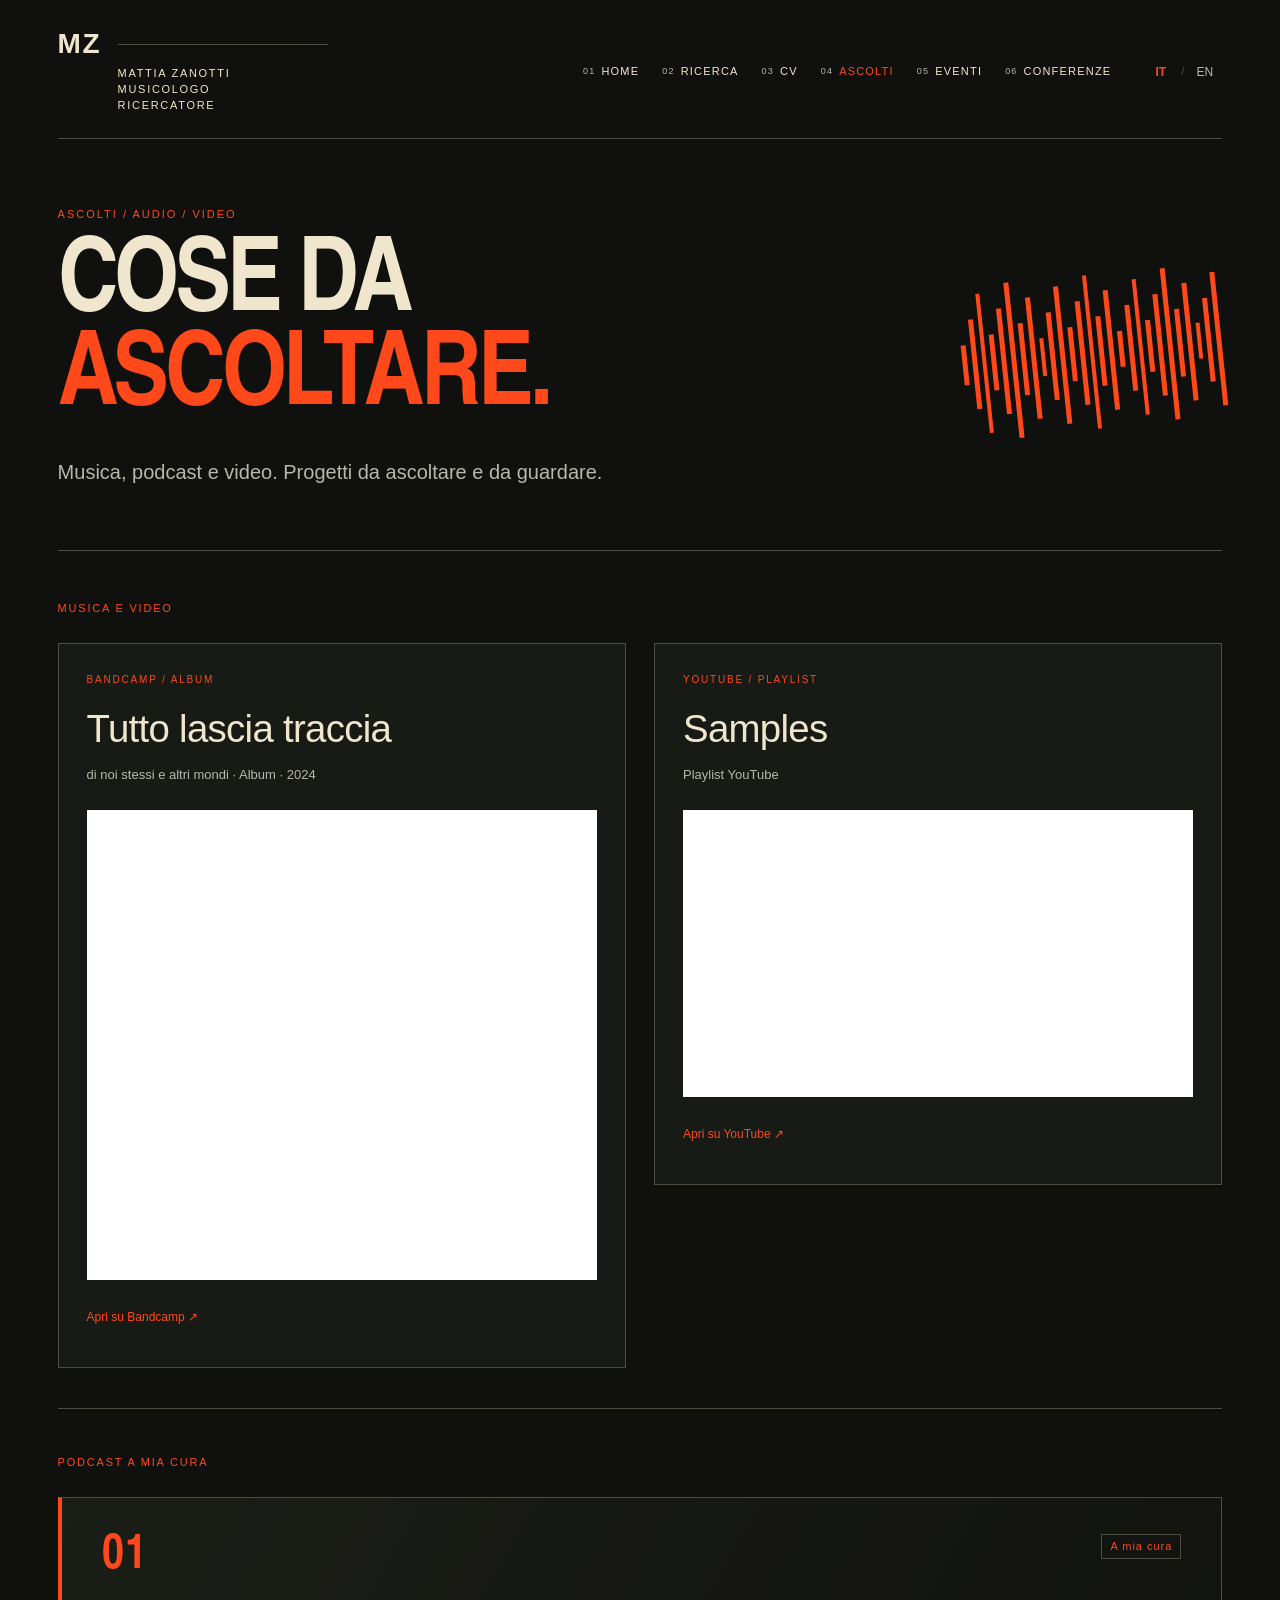
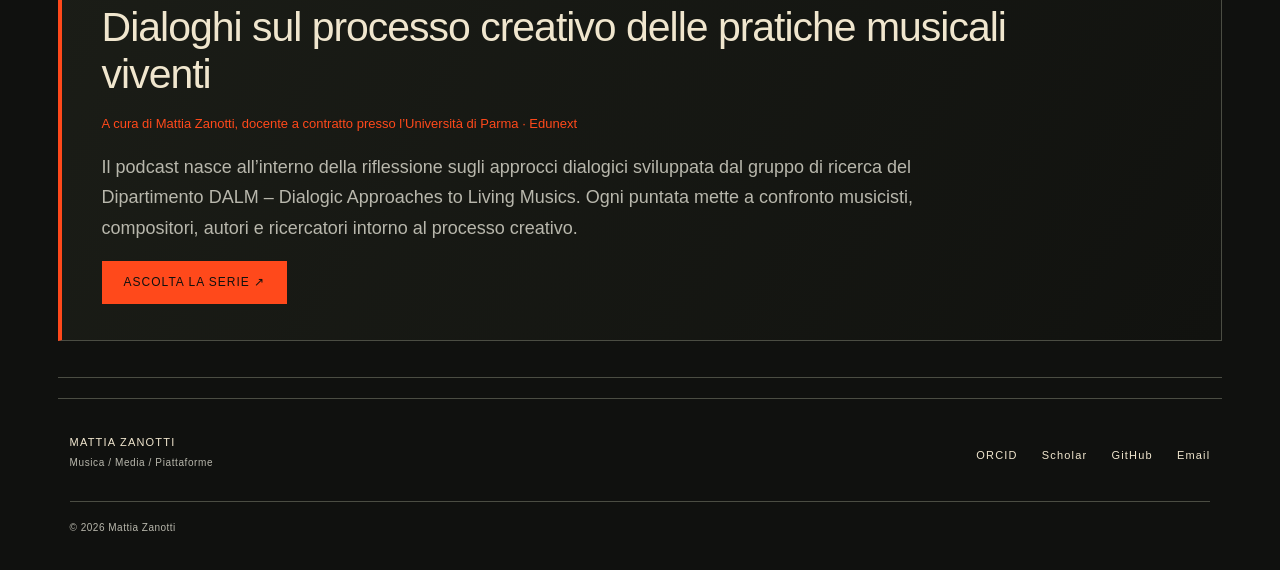
==== ascolti.html @ e6c66645 "Add listening players, cultural events and an editable documented source structure" ====
<!doctype html>
<html lang="it">
  <head>
    <meta charset="utf-8" />
    <meta name="viewport" content="width=device-width, initial-scale=1" />
    <title>Cose da ascoltare — Mattia Zanotti</title>
    <meta
      name="description"
      content="Musica, podcast e video. Progetti da ascoltare e da guardare."
    />
    <meta name="author" content="Mattia Zanotti" />
    <link rel="stylesheet" href="assets/material-digital.css?v=4" />
    <link rel="stylesheet" href="assets/refinements.css?v=4" />
  </head>
  <body class="subpage" data-page="listening">
    <div class="site-wrapper" data-design="material-digital">
      <div id="site-header">
        <a class="skip-link" href="#contenuti">Vai ai contenuti</a>
        <header class="masthead">
          <a class="brand" href="index.html"
            ><b>MZ</b
            ><span>MATTIA ZANOTTI<br />MUSICOLOGO<br />RICERCATORE</span></a
          >
          <div class="header-tools">
            <nav class="nav-links" aria-label="Navigazione principale">
              <a href="index.html"><span class="nav-number">01</span> Home</a
              ><a href="index.html#ricerca"
                ><span class="nav-number">02</span> Ricerca</a
              ><a href="cv.html"><span class="nav-number">03</span> CV</a
              ><a href="ascolti.html" aria-current="page"
                ><span class="nav-number">04</span> Ascolti</a
              ><a href="eventi.html"
                ><span class="nav-number">05</span> Eventi</a
              ><a href="mappa-conferenze.html"
                ><span class="nav-number">06</span> Conferenze</a
              >
            </nav>
            <div class="language-switch" role="group" aria-label="Lingua">
              <button
                type="button"
                data-lang="it"
                lang="it"
                aria-label="Italiano"
                aria-pressed="true"
              >
                IT</button
              ><span aria-hidden="true">/</span
              ><button
                type="button"
                data-lang="en"
                lang="en"
                aria-label="English"
                aria-pressed="false"
              >
                EN
              </button>
            </div>
          </div>
        </header>
      </div>
      <main id="contenuti">
        <div class="page-header podcast-hero">
          <div>
            <p class="page-tag">Ascolti / AUDIO / VIDEO</p>
            <h1 class="page-title">
              COSE DA<br /><span class="acc-terra">ASCOLTARE</span
              ><span class="name-period">.</span>
            </h1>
            <p class="page-desc">
              Musica, podcast e video. Progetti da ascoltare e da guardare.
            </p>
          </div>
          <div class="sound-art" aria-hidden="true">
            <i style="--bar: 25%"></i><i style="--bar: 56%"></i
            ><i style="--bar: 87%"></i><i style="--bar: 35%"></i
            ><i style="--bar: 66%"></i><i style="--bar: 97%"></i
            ><i style="--bar: 45%"></i><i style="--bar: 76%"></i
            ><i style="--bar: 24%"></i><i style="--bar: 55%"></i
            ><i style="--bar: 86%"></i><i style="--bar: 34%"></i
            ><i style="--bar: 65%"></i><i style="--bar: 96%"></i
            ><i style="--bar: 44%"></i><i style="--bar: 75%"></i
            ><i style="--bar: 23%"></i><i style="--bar: 54%"></i
            ><i style="--bar: 85%"></i><i style="--bar: 33%"></i
            ><i style="--bar: 64%"></i><i style="--bar: 95%"></i
            ><i style="--bar: 43%"></i><i style="--bar: 74%"></i
            ><i style="--bar: 22%"></i><i style="--bar: 53%"></i
            ><i style="--bar: 84%"></i>
          </div>
        </div>

        <section class="listening-section" aria-labelledby="musica-video">
          <h2 class="sezione-label" id="musica-video">Musica e video</h2>
          <div class="listening-grid">
            <article class="listening-card">
              <p class="listening-platform">BANDCAMP / ALBUM</p>
              <h2 class="listening-title">Tutto lascia traccia</h2>
              <p class="listening-meta">
                di noi stessi e altri mondi · Album · 2024
              </p>
              <div class="player-frame player-bandcamp">
                <iframe
                  src="https://bandcamp.com/EmbeddedPlayer/album=746872014/size=large/bgcol=333333/linkcol=ff491b/artwork=small/transparent=true/"
                  title="Tutto lascia traccia — Bandcamp"
                  loading="lazy"
                  referrerpolicy="strict-origin-when-cross-origin"
                  allow="encrypted-media; fullscreen; picture-in-picture"
                  allowfullscreen
                ></iframe>
              </div>
              <a
                class="listening-link"
                href="https://dinoistessiealtrimondi.bandcamp.com/album/tutto-lascia-traccia"
                target="_blank"
                rel="noopener noreferrer"
                >Apri su Bandcamp ↗</a
              >
            </article>

            <article class="listening-card">
              <p class="listening-platform">YOUTUBE / PLAYLIST</p>
              <h2 class="listening-title">Samples</h2>
              <p class="listening-meta">Playlist YouTube</p>
              <div class="player-frame player-youtube">
                <iframe
                  src="https://www.youtube-nocookie.com/embed/videoseries?list=PL5mbVOrAf0mWJyvLdg-9pRJZgqVHs3S-E"
                  title="Samples — YouTube"
                  loading="lazy"
                  referrerpolicy="strict-origin-when-cross-origin"
                  allow="encrypted-media; fullscreen; picture-in-picture"
                  allowfullscreen
                ></iframe>
              </div>
              <a
                class="listening-link"
                href="https://www.youtube.com/playlist?list=PL5mbVOrAf0mWJyvLdg-9pRJZgqVHs3S-E"
                target="_blank"
                rel="noopener noreferrer"
                >Apri su YouTube ↗</a
              >
            </article>
          </div>
        </section>

        <section class="podcast-sezione">
          <h2 class="sezione-label">Podcast a mia cura</h2>
          <div class="podcast-lista">
            <article class="podcast-card">
              <div class="podcast-header">
                <span class="podcast-num">01</span
                ><span class="tipo-badge">A mia cura</span>
              </div>
              <h2 class="podcast-title">
                Dialoghi sul processo creativo delle pratiche musicali viventi
              </h2>
              <p class="podcast-meta">
                A cura di Mattia Zanotti, docente a contratto presso
                l’Università di Parma · Edunext
              </p>
              <p class="podcast-desc">
                Il podcast nasce all’interno della riflessione sugli approcci
                dialogici sviluppata dal gruppo di ricerca del Dipartimento DALM
                – Dialogic Approaches to Living Musics. Ogni puntata mette a
                confronto musicisti, compositori, autori e ricercatori intorno
                al processo creativo.
              </p>
              <div class="podcast-footer">
                <a
                  class="podcast-btn"
                  href="https://onair.edunext.eu/podcast/dialoghi-sul-processo-creativo-delle-pratiche-musicali-viventi"
                  target="_blank"
                  rel="noopener noreferrer"
                  >Ascolta la serie ↗</a
                >
              </div>
            </article>
          </div>
        </section>
      </main>
      <div id="site-footer">
        <footer class="footer" id="contatti">
          <div class="footer-nome">
            MATTIA ZANOTTI<br /><span>Musica / Media / Piattaforme</span>
          </div>
          <div class="footer-links">
            <a
              class=""
              href="https://orcid.org/0000-0002-4154-3250/"
              target="_blank"
              rel="noopener noreferrer"
              >ORCID</a
            ><a
              class=""
              href="https://scholar.google.com/citations?hl=it&amp;user=FXp7PnEAAAAJ/"
              target="_blank"
              rel="noopener noreferrer"
              >Scholar</a
            ><a
              class=""
              href="https://github.com/aittamz"
              target="_blank"
              rel="noopener noreferrer"
              >GitHub</a
            ><a href="mailto:mattia_zanotti@hotmail.it">Email</a>
          </div>
          <div class="footer-bottom">
            <span>© 2026 Mattia Zanotti</span>
          </div>
        </footer>
      </div>
    </div>
    <noscript
      ><p class="preview-banner">
        Per cambiare lingua e usare la mappa, attiva JavaScript. / Enable
        JavaScript to change language and use the map.
      </p></noscript
    >
    <script type="module" src="assets/site.mjs?v=4"></script>
  </body>
</html>
---- assets/material-digital.css ----
@font-face {
  font-family: Display;
  src: url("display-bold.otf") format("opentype");
  font-weight: 700;
  font-display: swap;
}
:root {
  --paper: #f0e6ce;
  --orange: #ff491b;
  --muted: #aaa99f;
  --line: #6a6a5e;
  --black: #10110f;
  color-scheme: dark;
}
* {
  box-sizing: border-box;
}
html {
  scroll-behavior: smooth;
  scroll-padding-top: 24px;
}
body {
  margin: 0;
  background: var(--black);
  color: var(--paper);
  font-family: Arial, Helvetica, sans-serif;
  line-height: 1.55;
}
a {
  color: inherit;
  text-decoration: none;
}
a:hover {
  color: var(--orange);
}
a:focus-visible,
summary:focus-visible {
  outline: 2px solid var(--orange);
  outline-offset: 6px;
}
img {
  max-width: 100%;
  display: block;
}
.site-wrapper {
  max-width: 1480px;
  margin: auto;
  padding: 30px 4.5vw 0;
}
.skip-link {
  position: absolute;
  left: 20px;
  top: -100px;
  background: var(--orange);
  color: #10110f;
  padding: 12px;
  z-index: 10;
}
.skip-link:focus {
  top: 12px;
}
.masthead {
  display: flex;
  justify-content: space-between;
  align-items: flex-start;
  gap: 32px;
}
.brand {
  width: 270px;
  flex-shrink: 0;
  display: grid;
  grid-template-columns: 48px 1fr;
  gap: 0 12px;
  line-height: 1.45;
  font-size: 11px;
  letter-spacing: 1.7px;
}
.brand b {
  font-size: 28px;
  line-height: 1;
  grid-column: 1;
}
.brand:after {
  content: "";
  border-top: 1px solid var(--line);
  grid-column: 2;
  grid-row: 1;
  margin-top: 14px;
}
.brand span {
  grid-column: 2;
  padding-top: 8px;
}
.nav-links {
  display: flex;
  gap: 28px;
  flex-wrap: wrap;
  font-size: 11px;
  text-transform: uppercase;
  letter-spacing: 1.2px;
  padding-top: 5px;
}
.nav-links [aria-current] {
  color: var(--orange);
}
.hero {
  position: relative;
  min-height: 540px;
  display: grid;
  grid-template-columns: 48% 52%;
  align-items: center;
  margin-top: -15px;
}
.hero-copy {
  position: relative;
  z-index: 2;
  padding-top: 24px;
  pointer-events: none;
}
.hero-copy a {
  pointer-events: auto;
}
h1 {
  font-family: Display, "Arial Narrow", Arial, sans-serif;
  font-size: clamp(110px, 13.8vw, 205px);
  font-weight: 700;
  letter-spacing: -0.035em;
  line-height: 0.77;
  margin: 0 0 32px;
  transform: rotate(-3deg);
  transform-origin: left center;
  position: relative;
  z-index: 1;
  width: max-content;
}
.orbit {
  position: absolute;
  top: 27px;
  left: -38px;
  width: 85%;
  height: auto;
  color: var(--orange);
  z-index: 2;
  pointer-events: none;
}
.hero-kicker {
  font-size: 18px;
  letter-spacing: 0.7px;
  line-height: 1.45;
  margin: 0 0 16px 100px;
  position: relative;
}
.hero-kicker:before {
  content: "";
  position: absolute;
  width: 65px;
  border-top: 2px solid var(--paper);
  left: -100px;
  top: 12px;
}
.explore {
  display: inline-flex;
  gap: 30px;
  background: var(--orange);
  color: #10110f;
  font-size: 11px;
  letter-spacing: 1.3px;
  padding: 12px 18px;
  margin-left: 100px;
  align-items: center;
}
.explore span {
  font-size: 24px;
  line-height: 1;
}
.explore:hover {
  color: var(--paper);
}
.hero-art {
  position: relative;
  margin-left: -45px;
  align-self: stretch;
  display: flex;
  align-items: center;
}
.hero-art img {
  width: 100%;
  aspect-ratio: 1;
  object-fit: contain;
}
.hero-art p {
  position: absolute;
  right: -2%;
  top: 12px;
  background: var(--black);
  padding: 12px;
  font-size: 11px;
  letter-spacing: 1.1px;
  line-height: 1.65;
}
.index-grid {
  display: grid;
  grid-template-columns: repeat(4, 1fr);
  border-block: 1px solid var(--line);
  margin-top: 6px;
  padding: 6px 0;
}
.index-grid a {
  padding: 18px 26px 14px;
  position: relative;
  border-right: 1px solid var(--line);
}
.index-grid a:first-child {
  padding-left: 12px;
}
.index-grid a:last-child {
  border: 0;
}
.index-grid b {
  font-size: 12px;
  letter-spacing: 1.2px;
  font-weight: 400;
  display: block;
  margin-bottom: 12px;
}
.index-grid span {
  font-size: 12px;
  line-height: 1.4;
  display: block;
  letter-spacing: 0.5px;
}
.index-grid i {
  position: absolute;
  right: 18px;
  bottom: 14px;
  font-style: normal;
  font-size: 27px;
}
.intro {
  display: grid;
  grid-template-columns: 1fr 2fr 1fr;
  align-items: start;
  gap: 36px;
  padding: 50px 12px;
}
.intro > span,
.intro > a {
  font-size: 11px;
  letter-spacing: 1.2px;
}
.intro p {
  font-size: 23px;
  line-height: 1.45;
  margin: 0;
  max-width: 640px;
}
.intro > a {
  text-align: right;
}
.news-strip {
  border-block: 1px solid var(--line);
  padding: 16px 12px;
  display: flex;
  gap: 30px;
  font-size: 13px;
}
.news-label {
  color: var(--orange);
  white-space: nowrap;
  letter-spacing: 1.2px;
}
.due-colonne {
  display: grid;
  grid-template-columns: 1.15fr 1fr;
  border-bottom: 1px solid var(--line);
}
.colonna {
  padding: 38px 30px 28px 12px;
}
.colonna + .colonna {
  padding-left: 35px;
  border-left: 1px solid var(--line);
}
.sezione-label {
  text-transform: uppercase;
  font-size: 11px;
  letter-spacing: 1.8px;
  margin-bottom: 26px;
  color: var(--orange);
}
.pub,
.progetto {
  padding: 20px 0;
  border-top: 1px solid #41423a;
}
.pub-title,
.progetto-nome {
  font-size: 21px;
  line-height: 1.3;
}
.pub-meta,
.progetto-sub {
  font-size: 13px;
  color: var(--muted);
  margin-top: 10px;
}
.pub-tag,
.status {
  display: inline-block;
  margin-top: 10px;
  border: 1px solid var(--line);
  padding: 3px 7px;
  text-transform: uppercase;
  font-size: 9px;
  letter-spacing: 1px;
}
.progetto {
  display: flex;
  gap: 20px;
  justify-content: space-between;
}
.status {
  align-self: flex-start;
  white-space: nowrap;
}
.altro-sezione {
  padding: 36px 12px;
  border-bottom: 1px solid var(--line);
}
.altro-griglia {
  display: grid;
  grid-template-columns: repeat(3, 1fr);
  gap: 32px;
}
.altro-card {
  border-top: 1px solid var(--line);
  padding-top: 18px;
}
.altro-titolo {
  font-size: 22px;
}
.altro-desc {
  font-size: 14px;
  color: var(--muted);
}
.mappa-header {
  padding: 36px 12px 0;
}
#mappa {
  width: 100%;
  height: 380px;
  background: #191a17;
}
.leaflet-popup-content-wrapper {
  border-radius: 0 !important;
  background: var(--paper) !important;
  color: #10110f !important;
}
.popup-inner {
  padding: 10px;
}
.popup-city {
  font-size: 11px;
  text-transform: uppercase;
}
.popup-paper {
  font-size: 14px;
  font-weight: bold;
  margin-top: 10px;
}
.popup-conf,
.popup-year {
  font-size: 12px;
}
.conference-list {
  padding: 20px 12px;
  border-bottom: 1px solid var(--line);
  font-size: 14px;
}
.conference-list summary {
  cursor: pointer;
  color: var(--orange);
}
.conference-list article {
  border-top: 1px solid #41423a;
  margin-top: 18px;
  padding: 12px;
}
.conference-list h3 {
  font-size: 18px;
}
.footer {
  padding: 30px 12px;
  display: flex;
  justify-content: space-between;
  font-size: 11px;
  letter-spacing: 1.2px;
}
.footer-links {
  display: flex;
  gap: 24px;
}
@media (min-width: 1500px) {
  .site-wrapper {
    padding-inline: 64px;
  }
  .hero {
    min-height: 610px;
  }
  h1 {
    font-size: 205px;
  }
}
@media (max-width: 1000px) {
  .masthead {
    gap: 20px;
  }
  .brand {
    width: 190px;
  }
  .nav-links {
    gap: 18px;
    font-size: 10px;
  }
  .hero {
    min-height: 450px;
  }
  h1 {
    font-size: 14vw;
  }
  .hero-kicker {
    font-size: 15px;
    margin-left: 55px;
  }
  .hero-kicker:before {
    width: 35px;
    left: -55px;
  }
  .explore {
    margin-left: 55px;
    font-size: 9px;
    gap: 16px;
  }
  .hero-art p {
    font-size: 9px;
    right: -4%;
  }
  .intro {
    grid-template-columns: 1fr 2fr;
  }
  .intro > a {
    text-align: left;
    grid-column: 2;
  }
  .intro p {
    font-size: 20px;
  }
  .index-grid a {
    padding-inline: 15px;
  }
  .index-grid span {
    font-size: 11px;
  }
}
@media (max-width: 640px) {
  html {
    scroll-padding-top: 12px;
  }
  .site-wrapper {
    padding: 22px 20px 0;
  }
  .masthead {
    display: block;
  }
  .brand {
    width: 240px;
  }
  .brand span {
    font-size: 10px;
  }
  .nav-links {
    gap: 12px 18px;
    margin-top: 22px;
    padding-bottom: 16px;
    border-bottom: 1px solid var(--line);
    font-size: 9px;
  }
  .hero {
    display: flex;
    flex-direction: column;
    margin: 26px 0 0;
    min-height: 0;
    align-items: stretch;
  }
  .hero-copy {
    padding-top: 8px;
  }
  h1 {
    font-size: clamp(88px, 23.7vw, 150px);
    margin-bottom: 30px;
    line-height: 0.8;
  }
  .orbit {
    width: 88%;
    top: 0;
    left: -20px;
  }
  .hero-kicker {
    font-size: 14px;
    margin-left: 45px;
  }
  .hero-kicker:before {
    left: -45px;
    width: 28px;
  }
  .explore {
    margin-left: 45px;
    padding: 11px 13px;
    letter-spacing: 0.8px;
  }
  .hero-art {
    margin: -8px -10px 0 0;
    align-self: auto;
    max-width: 470px;
  }
  .hero-art img {
    width: 100%;
  }
  .hero-art p {
    top: 30px;
    right: 0;
    font-size: 9px;
  }
  .index-grid {
    grid-template-columns: repeat(2, 1fr);
    margin-top: 0;
  }
  .index-grid a {
    padding: 18px 12px !important;
  }
  .index-grid a:nth-child(2) {
    border-right: 0;
  }
  .index-grid a:nth-child(-n + 2) {
    border-bottom: 1px solid var(--line);
  }
  .index-grid b {
    font-size: 10px;
  }
  .intro {
    display: block;
    padding: 30px 0;
  }
  .intro p {
    font-size: 20px;
    margin: 18px 0;
  }
  .news-strip {
    gap: 14px;
    padding-inline: 0;
    font-size: 12px;
  }
  .due-colonne {
    display: block;
  }
  .colonna,
  .colonna + .colonna {
    padding: 28px 0;
    border-left: 0;
  }
  .colonna + .colonna {
    border-top: 1px solid var(--line);
  }
  .pub-title,
  .progetto-nome {
    font-size: 20px;
  }
  .altro-sezione {
    padding: 28px 0;
  }
  .altro-griglia {
    grid-template-columns: 1fr;
    gap: 20px;
  }
  .altro-desc {
    margin-bottom: 0;
  }
  .mappa-header {
    padding: 28px 0 0;
  }
  #mappa {
    height: 280px;
  }
  .footer {
    padding: 24px 0;
    gap: 25px;
    flex-direction: column;
  }
  .footer-links {
    flex-wrap: wrap;
    gap: 20px;
  }
  .intro > a {
    display: inline-block;
  }
}
@media (prefers-reduced-motion: reduce) {
  html {
    scroll-behavior: auto;
  }
}
/* Collage di fonti originali: immagini intatte, composizione modificabile in CSS. */
.hero-art.real-collage {
  margin-left: -25px;
  display: block;
  align-self: center;
  aspect-ratio: 1.08;
  width: calc(100% + 25px);
  isolation: isolate;
}
.collage-plane {
  position: absolute;
  inset: 0;
}
.real-collage .fragment {
  position: absolute;
  max-width: none;
  margin: 0;
  aspect-ratio: auto;
  object-fit: cover;
  box-shadow: 0 3px 12px #0005;
}
.real-collage .score {
  left: 8%;
  top: 4%;
  width: 82%;
  height: 33%;
  transform: rotate(-3deg);
  filter: grayscale(1) sepia(0.3);
  clip-path: polygon(0 2%, 99% 0, 100% 94%, 4% 100%);
  z-index: 1;
}
.real-collage .community {
  left: 3%;
  top: 22%;
  width: 52%;
  height: 31%;
  object-position: 58% 50%;
  filter: grayscale(1) contrast(1.2);
  transform: rotate(-4deg);
  z-index: 3;
  clip-path: polygon(1% 0, 100% 2%, 97% 98%, 0 95%);
}
.real-collage .cover {
  left: 43%;
  top: 20%;
  width: 42%;
  height: 57%;
  object-position: 50% 36%;
  transform: rotate(7deg);
  filter: grayscale(1) sepia(0.35) contrast(1.1);
  z-index: 2;
  clip-path: polygon(1% 0, 98% 1%, 100% 97%, 0 100%);
}
.real-collage .network {
  left: 46%;
  top: 36%;
  width: 56%;
  height: 59%;
  object-fit: cover;
  filter: grayscale(1) sepia(1) saturate(5) hue-rotate(332deg);
  mix-blend-mode: screen;
  box-shadow: none;
  z-index: 6;
  transform: rotate(-8deg);
}
.real-collage .portrait {
  left: 25%;
  top: 48%;
  width: 32%;
  height: 41%;
  object-position: 50% 28%;
  filter: grayscale(1) contrast(1.13);
  transform: rotate(-5deg);
  z-index: 5;
  clip-path: polygon(0 0, 99% 1%, 97% 97%, 3% 100%);
}
.real-collage .tree {
  left: 52%;
  top: 14%;
  width: 43%;
  height: 20%;
  object-fit: contain;
  background: #090a08;
  transform: rotate(3deg);
  z-index: 7;
  border: 1px solid #e9dfc14d;
  padding: 8px;
}
.real-collage .live {
  left: 7%;
  top: 70%;
  width: 32%;
  height: 22%;
  filter: grayscale(1) contrast(1.3);
  transform: rotate(3deg);
  z-index: 4;
}
.ink {
  position: absolute;
  background: var(--orange);
  z-index: 4;
  mix-blend-mode: multiply;
  pointer-events: none;
}
.ink-one {
  left: 70%;
  top: 2%;
  width: 25%;
  height: 30%;
  transform: rotate(-2deg);
  z-index: 8;
  opacity: 0.9;
}
.ink-two {
  left: 16%;
  top: 64%;
  width: 67%;
  height: 30%;
  transform: rotate(3deg);
  z-index: 4;
}
.archive-label {
  position: absolute;
  left: 40%;
  bottom: 1%;
  font-size: 9px;
  letter-spacing: 2px;
  padding: 7px 10px;
  background: var(--orange);
  color: #10110f;
  transform: rotate(-2deg);
  z-index: 9;
  white-space: nowrap;
}
.collage-rule {
  position: absolute;
  background: var(--paper);
  opacity: 0.6;
  z-index: 10;
  pointer-events: none;
}
.rule-one {
  left: 1%;
  right: 0;
  top: 12%;
  height: 1px;
  transform: rotate(-3deg);
}
.rule-two {
  top: 1%;
  bottom: 0;
  left: 87%;
  width: 1px;
  transform: rotate(3deg);
}
@media (max-width: 640px) {
  .hero-art.real-collage {
    width: 100%;
    margin: 22px 0 10px;
    aspect-ratio: 1.08;
    max-width: none;
  }
  .real-collage .archive-label {
    font-size: 7px;
    letter-spacing: 1px;
  }
  .real-collage .tree {
    padding: 4px;
  }
}
.real-collage .network {
  filter: grayscale(1) brightness(2.5) sepia(1) saturate(2.5) hue-rotate(334deg);
  left: 43%;
  top: 33%;
  width: 61%;
  height: 61%;
}
.ink-two {
  height: 23%;
  top: 69%;
  width: 58%;
}
@media (max-width: 640px) {
  .hero-art.real-collage {
    overflow: hidden;
  }
}
/* Revisione: niente foto di gruppo; presenza personale ridotta a un ritaglio. */
.real-collage .portrait {
  left: 16%;
  top: 56%;
  width: 20%;
  height: 24%;
  object-position: 50% 36%;
  transform: rotate(-9deg);
  filter: grayscale(1) contrast(1.5);
  clip-path: polygon(
    5% 1%,
    30% 4%,
    43% 0,
    66% 5%,
    93% 2%,
    98% 18%,
    93% 33%,
    100% 51%,
    94% 66%,
    98% 86%,
    84% 91%,
    65% 87%,
    51% 100%,
    31% 94%,
    10% 98%,
    3% 81%,
    8% 63%,
    0 49%,
    6% 28%
  );
}
.real-collage .score {
  left: 5%;
  top: 5%;
  width: 85%;
  height: 41%;
}
.real-collage .cover {
  left: 25%;
  top: 25%;
  width: 53%;
  height: 64%;
  transform: rotate(5deg);
  z-index: 3;
}
.real-collage .portrait {
  z-index: 5;
}
.real-collage .live {
  left: 5%;
  top: 76%;
  width: 26%;
  height: 16%;
  clip-path: polygon(
    3% 0,
    98% 5%,
    94% 27%,
    100% 55%,
    93% 94%,
    68% 100%,
    39% 94%,
    3% 98%,
    0 63%,
    5% 35%
  );
}
.real-collage .network {
  left: 45%;
  top: 33%;
  width: 59%;
  height: 61%;
}
/* Materiali stampati come frammenti, reti e analisi in primo piano. */
.real-collage .score {
  left: 10%;
  top: 7%;
  width: 64%;
  height: 19%;
  object-fit: cover;
  object-position: 50% 54%;
  transform: rotate(-7deg);
  clip-path: polygon(
    0 9%,
    17% 2%,
    24% 8%,
    44% 0,
    61% 7%,
    76% 2%,
    99% 6%,
    97% 38%,
    100% 60%,
    94% 92%,
    78% 96%,
    64% 89%,
    43% 100%,
    25% 92%,
    6% 97%,
    2% 69%
  );
  filter: grayscale(1) contrast(1.5);
}
.real-collage .cover {
  left: 18%;
  top: 37%;
  width: 34%;
  height: 41%;
  object-position: 50% 65%;
  transform: rotate(11deg);
  filter: grayscale(1) contrast(1.5);
  clip-path: polygon(
    7% 1%,
    33% 5%,
    59% 0,
    96% 6%,
    93% 24%,
    100% 43%,
    93% 70%,
    98% 93%,
    76% 98%,
    52% 92%,
    29% 100%,
    2% 94%,
    7% 70%,
    0 46%,
    6% 26%
  );
}
.real-collage .network {
  left: 24%;
  top: 20%;
  width: 76%;
  height: 76%;
  z-index: 6;
  object-fit: contain;
  filter: grayscale(1) brightness(4) sepia(1) saturate(2.5) hue-rotate(334deg);
}
.real-collage .tree {
  left: 37%;
  top: 20%;
  width: 56%;
  height: 25%;
  transform: rotate(3deg);
  z-index: 7;
}
.real-collage .portrait {
  left: 8%;
  top: 61%;
  width: 17%;
  height: 20%;
  z-index: 8;
}
.ink-one {
  left: 68%;
  top: 5%;
  width: 25%;
  height: 18%;
}
.ink-two {
  left: 20%;
  top: 57%;
  width: 41%;
  height: 30%;
  transform: rotate(-4deg);
}

/* Pagine interne: layout condiviso, testi modificabili direttamente in HTML. */
.subpage .nav {
  display: flex;
  justify-content: space-between;
  align-items: center;
  border-block: 1px solid var(--line);
  padding: 16px 0;
  margin-top: 30px;
  font-size: 11px;
  letter-spacing: 1px;
  color: var(--muted);
}
.nav-right,
.lang-switch {
  display: flex;
  align-items: center;
  gap: 18px;
}
.lang-btn,
.btn-pdf {
  font: inherit;
  background: transparent;
  border: 1px solid var(--line);
  padding: 8px 14px;
  color: var(--paper);
  cursor: pointer;
}
.lang-btn.active,
.lang-btn:hover,
.btn-pdf:hover {
  background: var(--orange);
  color: var(--black);
  border-color: var(--orange);
}
.subpage .hero {
  display: block;
  min-height: 0;
  padding: 55px 0;
  margin: 0;
  border-bottom: 1px solid var(--line);
}
.subpage h1 {
  font-size: clamp(64px, 10vw, 135px);
  line-height: 0.92;
  transform: none;
  max-width: 100%;
  width: auto;
  margin: 18px 0 28px;
  overflow-wrap: anywhere;
}
.subpage .hero-tag,
.page-tag {
  font-size: 11px;
  letter-spacing: 2px;
  text-transform: uppercase;
  color: var(--orange);
}
.subpage .hero-ruolo {
  font-size: 18px;
  line-height: 1.6;
  max-width: 850px;
}
.acc-verde,
.acc-terra,
.acc-box {
  background: none;
  color: inherit;
}
.acc-terra {
  color: var(--orange);
}
.page-header {
  padding: 50px 0 30px;
  border-bottom: 1px solid var(--line);
}
.page-desc {
  max-width: 720px;
  font-size: 20px;
  color: var(--muted);
}
.podcast-sezione,
.cv-sezione {
  padding: 36px 0;
  border-bottom: 1px solid var(--line);
}
.podcast-lista {
  display: grid;
  gap: 24px;
}
.podcast-card {
  border: 1px solid var(--line);
  border-left: 4px solid var(--orange);
  padding: 30px;
  max-width: 1000px;
}
.podcast-header {
  display: flex;
  justify-content: space-between;
  color: var(--orange);
  font-size: 11px;
  letter-spacing: 1px;
}
.tipo-badge {
  border: 1px solid var(--line);
  padding: 3px 8px;
}
.podcast-title {
  font-size: clamp(27px, 3.2vw, 44px);
  line-height: 1.15;
  margin: 22px 0 15px;
}
.podcast-meta {
  color: var(--orange);
  font-size: 13px;
}
.podcast-desc {
  font-size: 18px;
  line-height: 1.7;
  max-width: 820px;
}
.podcast-footer {
  display: flex;
  flex-wrap: wrap;
  gap: 12px;
}
.podcast-btn {
  display: inline-block;
  background: var(--orange);
  color: var(--black);
  padding: 12px 22px;
  font-size: 12px;
  text-transform: uppercase;
  letter-spacing: 1px;
}
.podcast-btn:hover {
  background: var(--paper);
  color: var(--black);
}
.cv-item {
  display: grid;
  grid-template-columns: 180px 1fr;
  gap: 28px;
  padding: 22px 0;
  border-top: 1px solid #41423a;
}
.cv-anno {
  font-size: 13px;
  color: var(--orange);
}
.cv-titolo,
.pub-titolo {
  font-size: 22px;
  line-height: 1.4;
}
.cv-ente {
  font-size: 16px;
  margin: 6px 0;
}
.cv-desc,
.pub-autori,
.pub-rivista {
  color: var(--muted);
  font-size: 15px;
}
.cv-tag {
  display: inline-block;
  font-size: 10px;
  border: 1px solid var(--line);
  padding: 2px 7px;
  margin-left: 7px;
  vertical-align: middle;
}
.pub-item {
  padding: 22px 0;
  border-top: 1px solid #41423a;
}
.pub-doi {
  display: inline-block;
  color: var(--orange);
  font-size: 13px;
  margin-top: 8px;
}
.affiliazioni-grid,
.competenze-grid {
  display: grid;
  grid-template-columns: repeat(2, 1fr);
  gap: 24px;
}
.affiliazione-card,
.competenza-card {
  border: 1px solid var(--line);
  padding: 24px;
}
.affiliazione-nome,
.competenza-nome {
  font-size: 21px;
}
.affiliazione-desc,
.competenza-livello {
  font-size: 14px;
  color: var(--muted);
}
.affiliazione-link {
  font-size: 13px;
  color: var(--orange);
}
.stats-row {
  display: flex;
  gap: 45px;
  flex-wrap: wrap;
}
.stat {
  font-size: 12px;
  color: var(--muted);
}
.stat strong {
  display: block;
  font-size: 32px;
  color: var(--paper);
}
.subpage #mappa {
  height: 480px;
  margin-top: 24px;
}
.conf-lista {
  padding: 35px 0;
}
.conf-lista-label {
  font-size: 11px;
  color: var(--orange);
  letter-spacing: 1px;
  margin-bottom: 25px;
}
.conf-item {
  display: grid;
  grid-template-columns: 12px 120px 1fr;
  gap: 20px;
  padding: 23px 0;
  border-top: 1px solid #41423a;
}
.conf-dot {
  width: 8px;
  height: 8px;
  border-radius: 50%;
  margin-top: 7px;
}
.conf-meta {
  font-size: 13px;
  color: var(--orange);
}
.conf-paper {
  font-size: 20px;
  line-height: 1.4;
}
.conf-name {
  font-size: 14px;
  color: var(--muted);
  margin-top: 8px;
}
.popup-divider {
  border: 0;
  border-top: 1px solid #999;
}
.subpage .footer {
  border-top: 1px solid var(--line);
}
@media (max-width: 640px) {
  .subpage .nav {
    gap: 15px;
    font-size: 9px;
  }
  .nav-right {
    gap: 12px;
  }
  .lang-switch {
    gap: 5px;
  }
  .lang-btn {
    padding: 6px 9px;
  }
  .subpage .hero {
    padding: 35px 0;
  }
  .subpage h1 {
    font-size: clamp(55px, 15vw, 90px);
  }
  .page-header {
    padding-top: 32px;
  }
  .page-desc {
    font-size: 17px;
  }
  .podcast-card {
    padding: 22px 18px;
  }
  .podcast-desc {
    font-size: 16px;
  }
  .cv-item {
    grid-template-columns: 1fr;
    gap: 10px;
  }
  .affiliazioni-grid,
  .competenze-grid {
    grid-template-columns: 1fr;
  }
  .stats-row {
    gap: 20px;
  }
  .stat strong {
    font-size: 27px;
  }
  .subpage #mappa {
    height: 320px;
  }
  .conf-item {
    grid-template-columns: 8px 1fr;
    gap: 12px;
  }
  .conf-item > div:last-child {
    grid-column: 2;
  }
  .conf-paper {
    font-size: 18px;
  }
}
@media print {
  body {
    background: white;
    color: black;
  }
  .masthead,
  .nav,
  .footer,
  .btn-pdf {
    display: none !important;
  }
  .site-wrapper {
    padding: 0;
    max-width: none;
  }
  .subpage h1 {
    font-size: 45px;
  }
  .subpage .hero {
    padding: 12px 0;
  }
  .cv-sezione {
    padding: 16px 0;
  }
  .cv-item,
  .pub-item {
    break-inside: avoid;
  }
  .cv-anno,
  .cv-desc,
  .pub-rivista,
  .pub-autori,
  .cv-ente,
  .sezione-label {
    color: #222;
  }
  .cv-titolo,
  .pub-titolo {
    font-size: 16px;
  }
}

/* Mappa delle conferenze e navigazione touch. */
#mappa[hidden],
.mappa-comandi [hidden] {
  display: none;
}
.mappa-comandi {
  display: flex;
  flex-wrap: wrap;
  align-items: center;
  gap: 8px;
  margin: 12px 0;
}
.mappa-comandi button,
.mappa-comandi a {
  display: inline-flex;
  align-items: center;
  min-height: 44px;
  padding: 8px 12px;
  border: 1px solid var(--line);
  background: var(--black);
  color: var(--paper);
  font: inherit;
  font-size: 13px;
  cursor: pointer;
}
.mappa-comandi button[aria-pressed="true"] {
  background: var(--orange);
  color: var(--black);
}
#mappa .leaflet-marker-icon {
  display: grid;
  place-items: center;
}
#mappa .leaflet-control-zoom a {
  width: 44px;
  height: 44px;
  line-height: 44px;
}
#mappa .leaflet-popup-close-button {
  width: 44px;
  height: 44px;
  line-height: 40px;
}
#mappa .leaflet-popup-content {
  overflow-wrap: anywhere;
  padding-right: 14px;
}
#mappa-avviso {
  color: var(--paper);
}
@media (max-width: 640px) {
  .nav-links {
    gap: 4px 10px;
  }
  .nav-links a {
    display: inline-flex;
    align-items: center;
    min-height: 44px;
    padding: 0 4px;
  }
  .hero-copy h1 {
    font-size: clamp(68px, 22vw, 140px);
  }
  .index-grid span {
    padding-right: 19px;
  }
  .index-grid i {
    right: 9px;
  }
  .progetto {
    flex-wrap: wrap;
    gap: 6px;
  }
  .subpage #mappa,
  #mappa {
    height: clamp(270px, 55svh, 390px);
  }
}

.mappa-comandi select {
  min-height: 44px;
  max-width: 100%;
  padding: 8px 12px;
  background: var(--black);
  color: var(--paper);
  border: 1px solid var(--line);
  font: inherit;
  font-size: 13px;
}
#mappa {
  background: #1c2125;
}
---- assets/refinements.css ----
/* Raffinamenti condivisi. Il CV mantiene il suo foglio di stile e i suoi testi. */
:root {
  --line: #4b4d43;
  --muted: #b8b7ac;
}
body {
  overflow-x: clip;
}
button,
input,
textarea,
select {
  font: inherit;
}
button:focus-visible,
input:focus-visible,
textarea:focus-visible,
select:focus-visible {
  outline: 2px solid var(--orange);
  outline-offset: 4px;
}
button:disabled {
  opacity: 0.4;
  cursor: default !important;
}
[hidden] {
  display: none !important;
}
::selection {
  background: var(--orange);
  color: var(--black);
}
.masthead {
  padding-bottom: 24px;
  border-bottom: 1px solid var(--line);
  align-items: center;
}
.header-tools {
  display: flex;
  align-items: center;
  gap: 32px;
}
.nav-links {
  padding: 0;
  gap: 23px;
}
.nav-links a {
  min-height: 44px;
  display: inline-flex;
  align-items: center;
  gap: 6px;
}
.nav-number {
  font-size: 9px;
  color: var(--muted);
}
.language-switch {
  display: flex;
  align-items: center;
  gap: 3px;
  font-size: 11px;
}
.language-switch button {
  border: 0;
  background: none;
  color: var(--muted);
  font-size: 12px;
  min-height: 44px;
  min-width: 35px;
  cursor: pointer;
}
.language-switch button[aria-pressed="true"] {
  color: var(--orange);
  font-weight: bold;
}
.language-switch > span {
  color: var(--line);
}
.hero {
  margin-top: 0;
  min-height: 580px;
}
.eyebrow {
  font-size: 10px;
  letter-spacing: 2.1px;
  color: var(--muted);
  margin: 0 0 30px;
}
.hero-copy {
  padding-block: 30px;
}
.hero h1 {
  font-size: clamp(100px, 12.6vw, 184px);
}
.name-period {
  color: var(--orange);
}
.orbit {
  top: 77px;
  width: 90%;
  left: -28px;
}
.hero-kicker {
  margin-top: 44px;
  font-size: 19px;
}
.explore {
  margin-top: 6px;
  min-height: 48px;
}
.real-collage {
  transition: filter 0.3s;
}
.hero-art.real-collage {
  margin-top: 15px;
}
.index-grid a {
  transition: background 0.2s;
}
.index-grid a:hover {
  background: #f0e6ce09;
}
.index-grid b {
  font-size: 13px;
  text-transform: uppercase;
}
.index-grid small {
  color: var(--orange);
  font-size: 10px;
}
.index-grid span {
  line-height: 1.6;
}
.intro {
  padding-block: 60px;
}
.intro p {
  font-size: clamp(22px, 2.1vw, 29px);
  letter-spacing: -0.4px;
  line-height: 1.4;
}
.intro > a {
  line-height: 1.7;
}
.news-strip {
  font-size: 13px;
  align-items: baseline;
  padding-block: 19px;
}
.news-label {
  font-size: 10px;
  letter-spacing: 1.5px;
}
.sezione-label {
  font-weight: 400;
}
.colonna {
  padding-block: 44px;
}
.pub-title,
.progetto-nome,
.altro-titolo {
  font-weight: 400;
  margin: 0;
  letter-spacing: -0.3px;
}
.pub-meta,
.progetto-sub {
  line-height: 1.6;
  margin-bottom: 0;
}
.pub {
  padding-block: 25px;
}
.pub-title {
  font-size: 23px;
}
.progetto {
  padding-block: 25px;
}
.progetto-nome {
  font-size: 28px;
}
.progetto-sub {
  max-width: 380px;
}
.altro-sezione {
  padding-block: 40px;
}
.altro-card {
  padding-top: 24px;
}
.mappa-header .sezione-label {
  margin-bottom: 12px;
}
.map-intro {
  font-size: 25px;
  margin: 0 0 26px;
  letter-spacing: -0.5px;
}
.mappa-comandi select {
  flex: 1;
  max-width: 400px;
}
.mappa-comandi button,
.mappa-comandi a,
.mappa-comandi select {
  font-size: 12px;
}
.mappa-comandi a:hover {
  border-color: var(--orange);
  color: var(--orange);
}
#mappa {
  height: 440px;
  border: 1px solid var(--line);
  margin-bottom: 20px;
}
.map-point {
  display: block;
  width: 14px;
  height: 14px;
  background: var(--orange);
  border: 2px solid #171815;
  border-radius: 100%;
  box-shadow: 0 0 0 5px #ff491b25;
}
.conference-marker {
  display: grid;
  place-items: center;
}
.leaflet-container {
  font-family: Arial, Helvetica, sans-serif;
}
.popup-city {
  margin: 0;
}
.conf-paper {
  font-weight: 400;
  margin: 0;
}
.conf-name {
  margin-bottom: 0;
}
.conf-meta span {
  color: var(--muted);
  display: inline-block;
  margin-top: 5px;
  font-size: 11px;
}
.conf-item {
  grid-template-columns: 12px 160px 1fr;
  padding-block: 26px;
}
.conf-lista-label {
  font-weight: 400;
}
.search-label {
  display: block;
  font-size: 12px;
  margin-bottom: 8px;
  color: var(--muted);
}
#conference-search {
  width: 100%;
  max-width: 720px;
  border: 1px solid var(--line);
  background: #181a16;
  color: var(--paper);
  padding: 16px;
  font-size: 16px;
  min-height: 48px;
}
#search-status {
  font-size: 12px;
  color: var(--orange);
  min-height: 18px;
}
.stats-row {
  margin-top: 36px;
}
.stat strong {
  font-weight: 400;
  font-size: 44px;
  letter-spacing: -1px;
}
.subpage h1 {
  letter-spacing: -0.04em;
}
.page-header {
  padding-block: 56px 42px;
}
.page-desc {
  line-height: 1.55;
}
.podcast-hero {
  display: grid;
  grid-template-columns: 1fr 260px;
  gap: 30px;
  align-items: center;
}
.sound-art {
  height: 160px;
  display: flex;
  align-items: center;
  gap: 5px;
  transform: rotate(-6deg);
}
.sound-art i {
  height: var(--bar);
  width: 5px;
  background: var(--orange);
  display: block;
}
.podcast-card {
  max-width: none;
  padding: 36px 40px;
  background: linear-gradient(120deg, #1b1d17, #11120f);
}
.podcast-num {
  font-family: Display, Arial, sans-serif;
  font-size: 48px;
  line-height: 1;
}
.tipo-badge {
  align-self: start;
}
.podcast-title {
  max-width: 950px;
  letter-spacing: -1px;
  font-weight: 400;
}
.podcast-desc {
  color: var(--muted);
}
.footer {
  flex-wrap: wrap;
  gap: 24px;
  padding-block: 34px;
  margin-top: 20px;
  border-top: 1px solid var(--line);
}
.footer-nome {
  line-height: 1.8;
}
.footer-nome > span {
  font-size: 10px;
  letter-spacing: 0.6px;
  color: var(--muted);
}
.footer-links {
  align-self: start;
}
.footer-links a {
  min-height: 44px;
  display: inline-flex;
  align-items: center;
}
.footer-bottom {
  flex-basis: 100%;
  display: flex;
  justify-content: space-between;
  font-size: 10px;
  color: var(--muted);
  border-top: 1px solid var(--line);
  padding-top: 18px;
  letter-spacing: 0.5px;
}
.footer-bottom a {
  min-height: 32px;
  display: inline-flex;
  align-items: center;
}
.preview-banner {
  padding: 16px;
  background: var(--orange);
  color: var(--black);
  font-size: 14px;
  margin: 16px 0;
}
/* Editor: moduli espliciti, nessuna credenziale memorizzata. */
.editor-top {
  display: flex;
  justify-content: space-between;
  padding-block: 8px 25px;
  border-bottom: 1px solid var(--line);
  font-size: 12px;
}
.editor-page .page-header h1 {
  font-size: clamp(58px, 9vw, 120px);
}
.editor-instructions {
  padding: 20px 0;
  border-bottom: 1px solid var(--line);
  max-width: 900px;
}
.editor-instructions summary {
  cursor: pointer;
  color: var(--orange);
}
.editor-instructions li {
  margin-block: 12px;
}
.editor-instructions p {
  color: var(--muted);
  font-size: 14px;
}
.editor-toolbar {
  display: flex;
  flex-wrap: wrap;
  gap: 10px;
  padding: 26px 0 10px;
}
.editor-page button,
.editor-toolbar a {
  background: transparent;
  color: var(--paper);
  border: 1px solid var(--line);
  padding: 12px 16px;
  cursor: pointer;
  min-height: 44px;
  font-size: 13px;
}
.editor-page button:hover,
.editor-toolbar a:hover {
  border-color: var(--orange);
  color: var(--orange);
}
.editor-page .primary-button {
  background: var(--orange);
  color: var(--black);
  border-color: var(--orange);
}
#editor-status {
  font-size: 13px;
  color: var(--muted);
  min-height: 22px;
}
.editor-layout {
  display: grid;
  grid-template-columns: 190px minmax(0, 1fr);
  gap: 40px;
  padding-block: 25px 50px;
}
.editor-tabs {
  display: flex;
  flex-direction: column;
  align-self: start;
  gap: 8px;
  position: sticky;
  top: 20px;
}
.editor-tabs button {
  text-align: left;
}
.editor-tabs button[aria-pressed="true"] {
  border-color: var(--orange);
  color: var(--orange);
}
#editor-fields {
  max-width: 1000px;
}
#editor-fields > h2 {
  margin-top: 0;
  font-size: 30px;
  font-weight: 400;
}
.editor-field {
  display: flex;
  flex-direction: column;
  gap: 8px;
  font-size: 13px;
  margin-block: 0 20px;
}
.editor-field > span {
  color: var(--muted);
}
.editor-field textarea,
.editor-field input {
  border: 1px solid var(--line);
  border-radius: 0;
  background: #191b16;
  color: var(--paper);
  padding: 12px;
  width: 100%;
  font-size: 16px;
  line-height: 1.5;
  min-height: 48px;
}
.editor-field textarea {
  resize: vertical;
}
.editor-page fieldset {
  min-width: 0;
  border: 1px solid var(--line);
  padding: 18px;
  margin: 0 0 24px;
}
.editor-page legend {
  font-size: 13px;
  color: var(--orange);
  padding-inline: 8px;
}
.bilingual-fields {
  display: grid;
  grid-template-columns: 1fr 1fr;
  gap: 20px;
}
.bilingual-fields .editor-field {
  margin-bottom: 0;
}
.editor-entry {
  border: 1px solid var(--line);
  margin-block: 20px;
}
.editor-entry > summary {
  cursor: pointer;
  padding: 20px;
  font-size: 16px;
  overflow-wrap: anywhere;
}
.entry-fields {
  padding: 0 20px 20px;
}
.entry-controls {
  display: flex;
  gap: 8px;
  flex-wrap: wrap;
  margin-top: 24px;
}
.entry-controls button {
  font-size: 11px;
}
.editor-tools {
  border-top: 1px solid var(--line);
  padding-block: 24px;
  display: flex;
  gap: 30px;
  align-items: center;
  flex-wrap: wrap;
}
.import-label {
  display: grid;
  gap: 8px;
  font-size: 13px;
}
.import-label input {
  max-width: 100%;
}
@media (min-width: 1500px) {
  .hero h1 {
    font-size: 184px;
  }
}
@media (max-width: 1100px) {
  .header-tools {
    gap: 14px;
  }
  .nav-links {
    gap: 12px;
  }
  .brand {
    width: 210px;
  }
  .hero {
    min-height: 490px;
  }
  .hero h1 {
    font-size: 12.8vw;
  }
  .hero-kicker {
    font-size: 16px;
  }
  .podcast-hero {
    grid-template-columns: 1fr 180px;
  }
  .sound-art {
    gap: 3px;
  }
  .editor-layout {
    gap: 24px;
    grid-template-columns: 155px minmax(0, 1fr);
  }
}
@media (max-width: 760px) {
  .masthead {
    display: flex;
    flex-wrap: wrap;
    gap: 12px;
  }
  .brand {
    width: 240px;
  }
  .header-tools {
    width: 100%;
    justify-content: space-between;
    align-items: center;
  }
  .nav-links {
    margin: 0;
    border: 0;
    gap: 0 12px;
    font-size: 10px;
  }
  .nav-links a {
    padding: 0;
    min-height: 44px;
  }
  .nav-number {
    display: none;
  }
  .language-switch {
    flex-shrink: 0;
  }
  .language-switch button {
    min-width: 30px;
  }
  .hero {
    min-height: 0;
  }
  .hero-copy {
    padding-top: 20px;
  }
  .eyebrow {
    font-size: 9px;
    margin-bottom: 27px;
  }
  .hero h1 {
    font-size: clamp(68px, 21.5vw, 150px);
  }
  .orbit {
    top: 50px;
    left: -20px;
    width: 92%;
  }
  .hero-kicker {
    margin-top: 34px;
    font-size: 16px;
  }
  .hero-art.real-collage {
    margin-top: 20px;
    margin-bottom: 18px;
  }
  .intro {
    padding-block: 35px;
  }
  .intro p {
    font-size: 23px;
  }
  .news-strip {
    flex-direction: column;
    gap: 7px;
  }
  .colonna,
  .colonna + .colonna {
    padding-block: 30px;
  }
  .pub-title {
    font-size: 21px;
  }
  .progetto-nome {
    font-size: 24px;
  }
  .altro-sezione {
    padding-block: 30px;
  }
  .map-intro {
    font-size: 21px;
  }
  .mappa-comandi {
    gap: 8px;
  }
  .mappa-comandi select {
    max-width: none;
    flex-basis: 100%;
  }
  #mappa,
  .subpage #mappa {
    height: 340px;
  }
  .mappa-comandi button,
  .mappa-comandi a {
    font-size: 11px;
  }
  .footer {
    padding-inline: 0;
  }
  .footer-links {
    gap: 20px;
  }
  .footer-bottom {
    gap: 20px;
    align-items: start;
  }
  .podcast-hero {
    grid-template-columns: 1fr;
  }
  .sound-art {
    display: none;
  }
  .page-header {
    padding-block: 36px 24px;
  }
  .podcast-card {
    padding: 26px 20px;
  }
  .podcast-title {
    font-size: 30px;
  }
  .podcast-desc {
    font-size: 17px;
  }
  .conf-item {
    grid-template-columns: 8px 1fr;
    gap: 10px;
  }
  .conf-item > div:last-child {
    grid-column: 2;
  }
  .conf-meta span {
    margin-left: 10px;
  }
  .conf-paper {
    font-size: 19px;
  }
  .stat strong {
    font-size: 34px;
  }
  .stats-row {
    gap: 18px 28px;
  }
  .editor-layout {
    display: block;
    padding-top: 10px;
  }
  .editor-tabs {
    position: static;
    flex-direction: row;
    flex-wrap: wrap;
    margin-bottom: 30px;
    gap: 8px;
  }
  .editor-tabs button {
    font-size: 12px;
    padding: 9px 12px;
  }
  .bilingual-fields {
    grid-template-columns: 1fr;
  }
  .editor-toolbar {
    gap: 8px;
  }
  .editor-page button,
  .editor-toolbar a {
    font-size: 12px;
  }
  .editor-instructions {
    font-size: 14px;
  }
  .editor-page fieldset {
    padding: 12px;
  }
  .entry-fields {
    padding-inline: 12px;
  }
  .editor-entry > summary {
    padding: 16px;
    font-size: 14px;
  }
  .editor-tools {
    gap: 20px;
  }
}
@media (prefers-reduced-motion: reduce) {
  * {
    scroll-behavior: auto !important;
    transition: none !important;
  }
}
@media (max-width: 640px) {
  .masthead {
    position: relative;
    padding-bottom: 10px;
  }
  .header-tools {
    display: block;
  }
  .language-switch {
    position: absolute;
    right: 0;
    top: 0;
  }
  .nav-links {
    justify-content: space-between;
    gap: 0 8px;
  }
  .hero-copy {
    padding-bottom: 8px;
  }
  .hero-art.real-collage {
    margin-top: 12px;
  }
}
@media (max-width: 640px) {
  .hero h1 {
    font-size: clamp(54px, 19.5vw, 130px);
  }
}

/* ASCOLTI — i player si adattano alla larghezza della scheda. */
.listening-section {
  padding: 40px 0;
  border-bottom: 1px solid var(--line);
}
.listening-grid {
  display: grid;
  grid-template-columns: repeat(2, minmax(0, 1fr));
  gap: 28px;
  align-items: start;
}
.listening-card {
  min-width: 0;
  padding: 28px;
  background: #181a15;
  border: 1px solid var(--line);
}
.listening-platform {
  margin: 0 0 18px;
  font-size: 10px;
  letter-spacing: 1.8px;
  color: var(--orange);
}
.listening-title {
  margin: 0;
  font-size: clamp(26px, 3vw, 40px);
  font-weight: 400;
  line-height: 1.2;
  letter-spacing: -0.7px;
}
.listening-meta {
  color: var(--muted);
  font-size: 13px;
  margin-bottom: 25px;
}
.player-frame {
  width: 100%;
  background: var(--black);
}
.player-frame iframe {
  display: block;
  border: 0;
  width: 100%;
}
.player-bandcamp iframe {
  height: 470px;
}
.player-youtube {
  aspect-ratio: 16 / 9;
}
.player-youtube iframe {
  height: 100%;
}
.listening-link {
  display: inline-flex;
  align-items: center;
  min-height: 44px;
  margin-top: 15px;
  font-size: 12px;
  color: var(--orange);
}
[data-page="listening"] .page-title {
  font-size: clamp(56px, 8vw, 112px);
}
@media (max-width: 760px) {
  .listening-grid {
    grid-template-columns: 1fr;
    gap: 20px;
  }
  .listening-card {
    padding: 22px 16px;
  }
  [data-page="listening"] .page-title {
    font-size: clamp(48px, 12.5vw, 88px);
  }
}

/* EVENTI — archivio di progetti, con ruoli e periodi solo quando disponibili. */
.events-hero .page-title {
  font-size: clamp(48px, 9vw, 124px);
}
.events-section {
  padding-block: 20px 40px;
}
.event-card {
  display: grid;
  grid-template-columns: 180px minmax(0, 1fr);
  gap: 36px;
  padding: 36px 0;
  border-bottom: 1px solid var(--line);
}
.event-index {
  font-family: Display, Arial, sans-serif;
  color: var(--orange);
  font-size: 60px;
  line-height: 1;
}
.event-index span {
  display: block;
  font-family: Arial, sans-serif;
  font-size: 13px;
  letter-spacing: 1px;
  margin-top: 18px;
}
.event-card h2 {
  font-weight: 400;
  font-size: clamp(27px, 3vw, 42px);
  line-height: 1.2;
  letter-spacing: -0.8px;
  margin: 0 0 18px;
}
.event-description {
  color: var(--muted);
  max-width: 750px;
}
.event-role {
  font-size: 14px;
}
.event-role > span {
  color: var(--orange);
  display: block;
  margin-bottom: 6px;
  font-size: 10px;
  text-transform: uppercase;
  letter-spacing: 1.3px;
}
@media (max-width: 640px) {
  .event-card {
    grid-template-columns: 1fr;
    gap: 18px;
  }
  .event-index {
    font-size: 42px;
  }
  .event-index span {
    display: inline;
    margin-left: 22px;
  }
  .events-hero .page-title {
    font-size: clamp(39px, 10.4vw, 70px);
  }
}
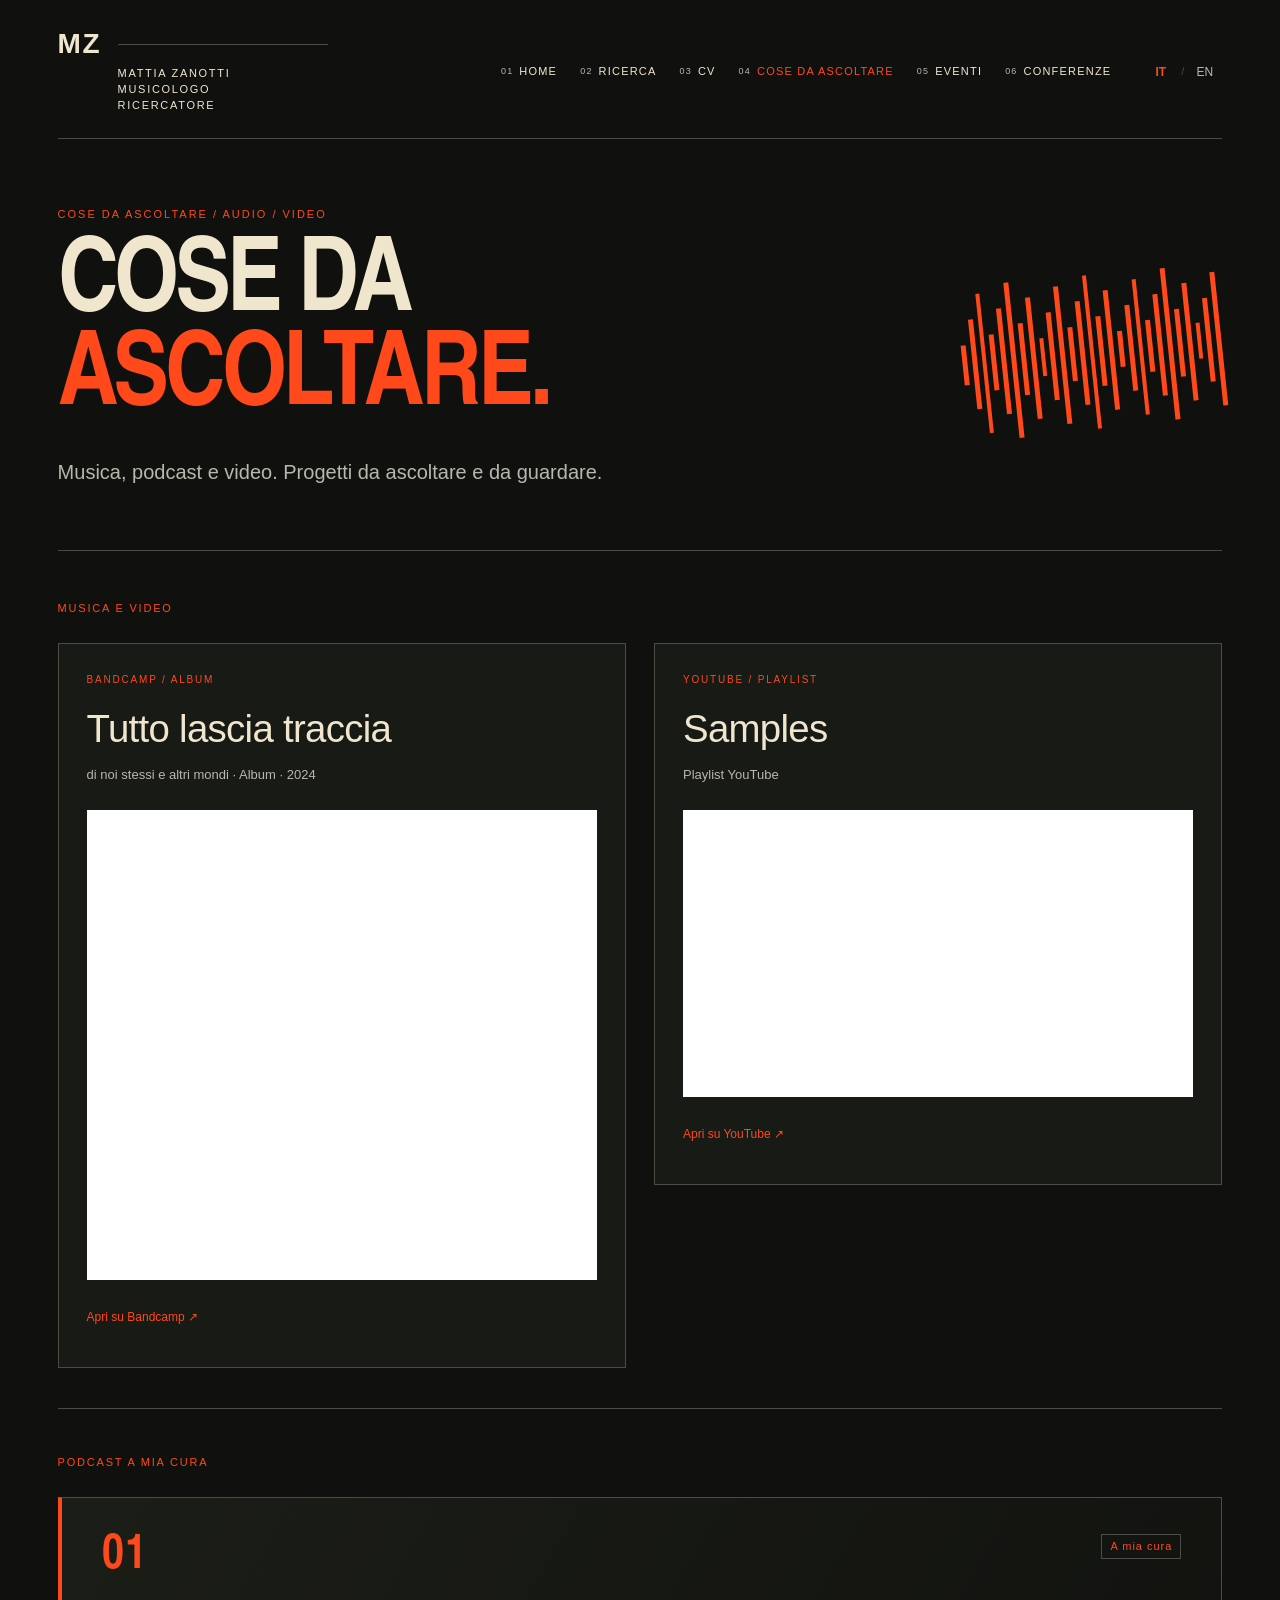
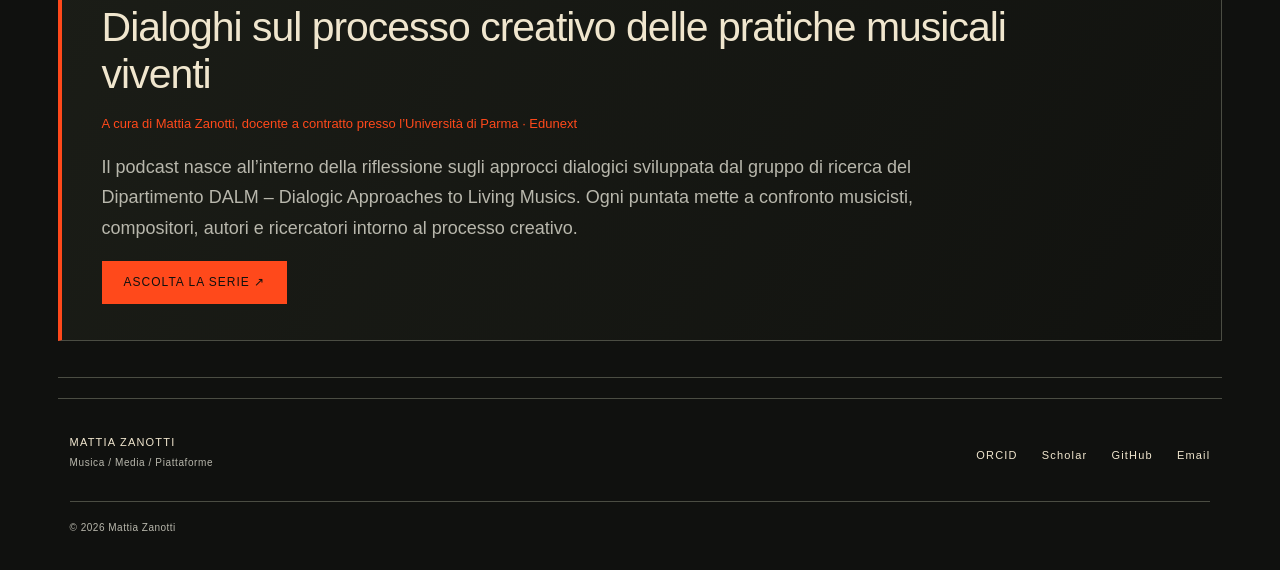
==== commit 1054004f: "Enrich event profiles from documented sources and fix listening navigation" ====
--- a/ascolti.html
+++ b/ascolti.html
@@ -9,55 +9,46 @@
       content="Musica, podcast e video. Progetti da ascoltare e da guardare."
     />
     <meta name="author" content="Mattia Zanotti" />
-    <link rel="stylesheet" href="assets/material-digital.css?v=4" />
-    <link rel="stylesheet" href="assets/refinements.css?v=4" />
+    <link rel="stylesheet" href="assets/material-digital.css?v=5" />
+    <link rel="stylesheet" href="assets/refinements.css?v=5" />
   </head>
   <body class="subpage" data-page="listening">
     <div class="site-wrapper" data-design="material-digital">
-      <div id="site-header">
-        <a class="skip-link" href="#contenuti">Vai ai contenuti</a>
-        <header class="masthead">
-          <a class="brand" href="index.html"
-            ><b>MZ</b
-            ><span>MATTIA ZANOTTI<br />MUSICOLOGO<br />RICERCATORE</span></a
+      <div id="site-header"><a class="skip-link" href="#contenuti">Vai ai contenuti</a>
+    <header class="masthead">
+      <a class="brand" href="index.html"
+        ><b>MZ</b><span>MATTIA ZANOTTI<br />MUSICOLOGO<br>RICERCATORE</span></a
+      >
+      <div class="header-tools">
+        <nav class="nav-links" aria-label="Navigazione principale">
+          <a href="index.html" ><span class="nav-number">01</span> Home</a><a href="index.html#ricerca" ><span class="nav-number">02</span> Ricerca</a><a href="cv.html" ><span class="nav-number">03</span> CV</a><a href="ascolti.html" aria-current="page"><span class="nav-number">04</span> Cose da ascoltare</a><a href="eventi.html" ><span class="nav-number">05</span> Eventi</a><a href="mappa-conferenze.html" ><span class="nav-number">06</span> Conferenze</a>
+        </nav>
+        <div
+          class="language-switch"
+          role="group"
+          aria-label="Lingua"
+        >
+          <button
+            type="button"
+            data-lang="it"
+            lang="it"
+            aria-label="Italiano"
+            aria-pressed="true"
           >
-          <div class="header-tools">
-            <nav class="nav-links" aria-label="Navigazione principale">
-              <a href="index.html"><span class="nav-number">01</span> Home</a
-              ><a href="index.html#ricerca"
-                ><span class="nav-number">02</span> Ricerca</a
-              ><a href="cv.html"><span class="nav-number">03</span> CV</a
-              ><a href="ascolti.html" aria-current="page"
-                ><span class="nav-number">04</span> Ascolti</a
-              ><a href="eventi.html"
-                ><span class="nav-number">05</span> Eventi</a
-              ><a href="mappa-conferenze.html"
-                ><span class="nav-number">06</span> Conferenze</a
-              >
-            </nav>
-            <div class="language-switch" role="group" aria-label="Lingua">
-              <button
-                type="button"
-                data-lang="it"
-                lang="it"
-                aria-label="Italiano"
-                aria-pressed="true"
-              >
-                IT</button
-              ><span aria-hidden="true">/</span
-              ><button
-                type="button"
-                data-lang="en"
-                lang="en"
-                aria-label="English"
-                aria-pressed="false"
-              >
-                EN
-              </button>
-            </div>
-          </div>
-        </header>
+            IT</button
+          ><span aria-hidden="true">/</span
+          ><button
+            type="button"
+            data-lang="en"
+            lang="en"
+            aria-label="English"
+            aria-pressed="false"
+          >
+            EN
+          </button>
+        </div>
       </div>
+    </header></div>
       <main id="contenuti">
         <div class="page-header podcast-hero">
           <div>
@@ -214,6 +205,6 @@
         JavaScript to change language and use the map.
       </p></noscript
     >
-    <script type="module" src="assets/site.mjs?v=4"></script>
+    <script type="module" src="assets/site.mjs?v=5"></script>
   </body>
 </html>
--- a/assets/refinements.css
+++ b/assets/refinements.css
@@ -949,3 +949,9 @@
     font-size: clamp(39px, 10.4vw, 70px);
   }
 }
+
+/* Menu su telefono: spazio per il titolo esteso degli ascolti. */
+@media (max-width: 640px) {
+  .nav-links { display: grid; grid-template-columns: repeat(3, minmax(0, 1fr)); gap: 0 12px; }
+  .nav-links a { min-width: 0; }
+}
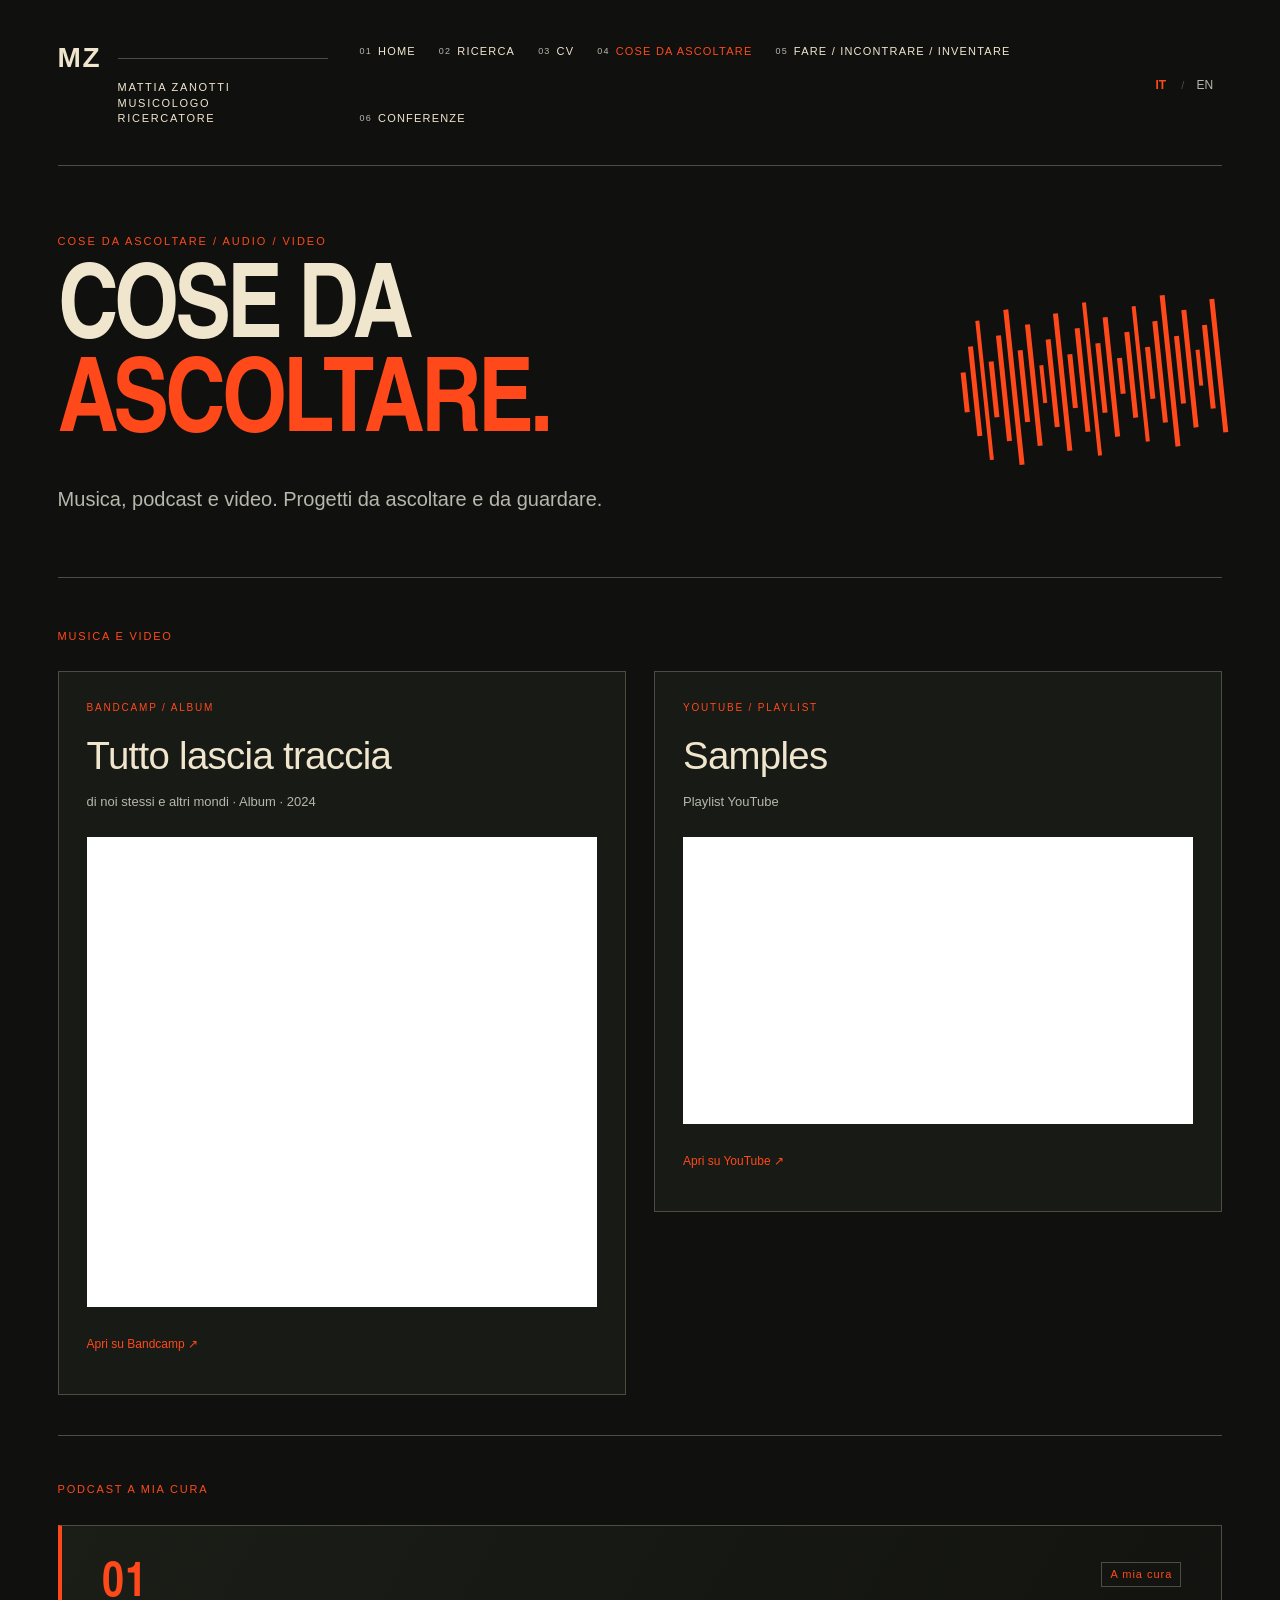
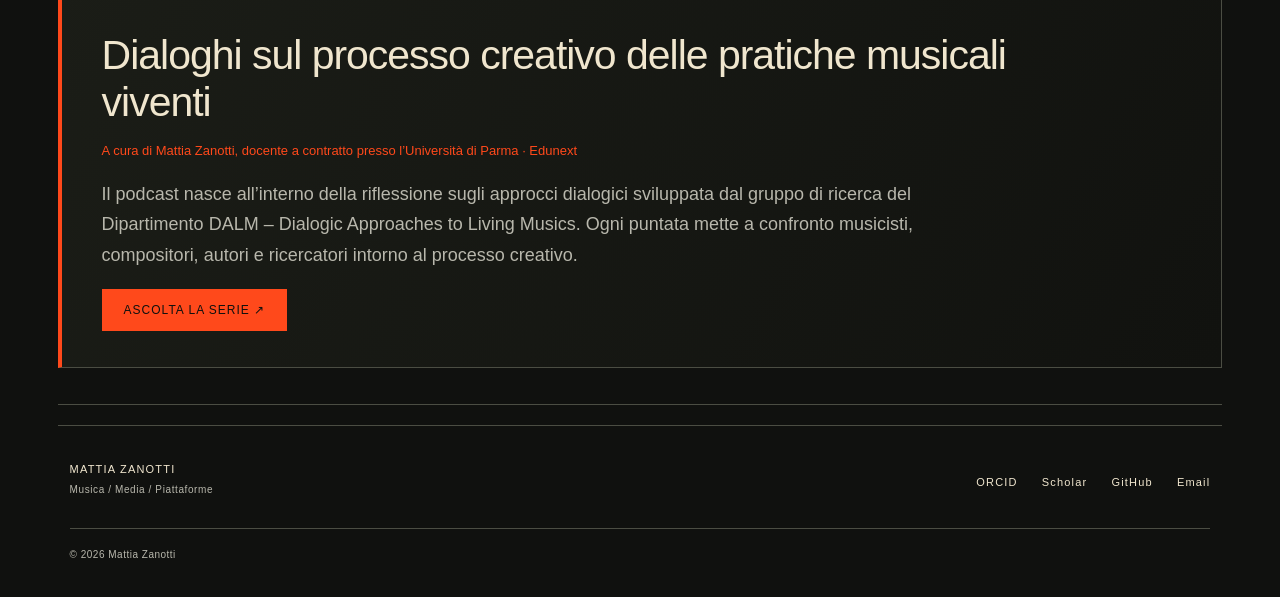
==== commit 7bc1b4de: "Rename cultural projects and style the collage caption as plain text" ====
--- a/ascolti.html
+++ b/ascolti.html
@@ -9,8 +9,8 @@
       content="Musica, podcast e video. Progetti da ascoltare e da guardare."
     />
     <meta name="author" content="Mattia Zanotti" />
-    <link rel="stylesheet" href="assets/material-digital.css?v=5" />
-    <link rel="stylesheet" href="assets/refinements.css?v=5" />
+    <link rel="stylesheet" href="assets/material-digital.css?v=6" />
+    <link rel="stylesheet" href="assets/refinements.css?v=6" />
   </head>
   <body class="subpage" data-page="listening">
     <div class="site-wrapper" data-design="material-digital">
@@ -21,7 +21,7 @@
       >
       <div class="header-tools">
         <nav class="nav-links" aria-label="Navigazione principale">
-          <a href="index.html" ><span class="nav-number">01</span> Home</a><a href="index.html#ricerca" ><span class="nav-number">02</span> Ricerca</a><a href="cv.html" ><span class="nav-number">03</span> CV</a><a href="ascolti.html" aria-current="page"><span class="nav-number">04</span> Cose da ascoltare</a><a href="eventi.html" ><span class="nav-number">05</span> Eventi</a><a href="mappa-conferenze.html" ><span class="nav-number">06</span> Conferenze</a>
+          <a href="index.html" ><span class="nav-number">01</span> Home</a><a href="index.html#ricerca" ><span class="nav-number">02</span> Ricerca</a><a href="cv.html" ><span class="nav-number">03</span> CV</a><a href="ascolti.html" aria-current="page"><span class="nav-number">04</span> Cose da ascoltare</a><a href="eventi.html" ><span class="nav-number">05</span> Fare / Incontrare / Inventare</a><a href="mappa-conferenze.html" ><span class="nav-number">06</span> Conferenze</a>
         </nav>
         <div
           class="language-switch"
@@ -205,6 +205,6 @@
         JavaScript to change language and use the map.
       </p></noscript
     >
-    <script type="module" src="assets/site.mjs?v=5"></script>
+    <script type="module" src="assets/site.mjs?v=6"></script>
   </body>
 </html>
--- a/assets/material-digital.css
+++ b/assets/material-digital.css
@@ -732,14 +732,11 @@
 }
 .archive-label {
   position: absolute;
-  left: 40%;
+  right: 2%;
   bottom: 1%;
   font-size: 9px;
   letter-spacing: 2px;
-  padding: 7px 10px;
-  background: var(--orange);
-  color: #10110f;
-  transform: rotate(-2deg);
+  color: var(--paper);
   z-index: 9;
   white-space: nowrap;
 }
